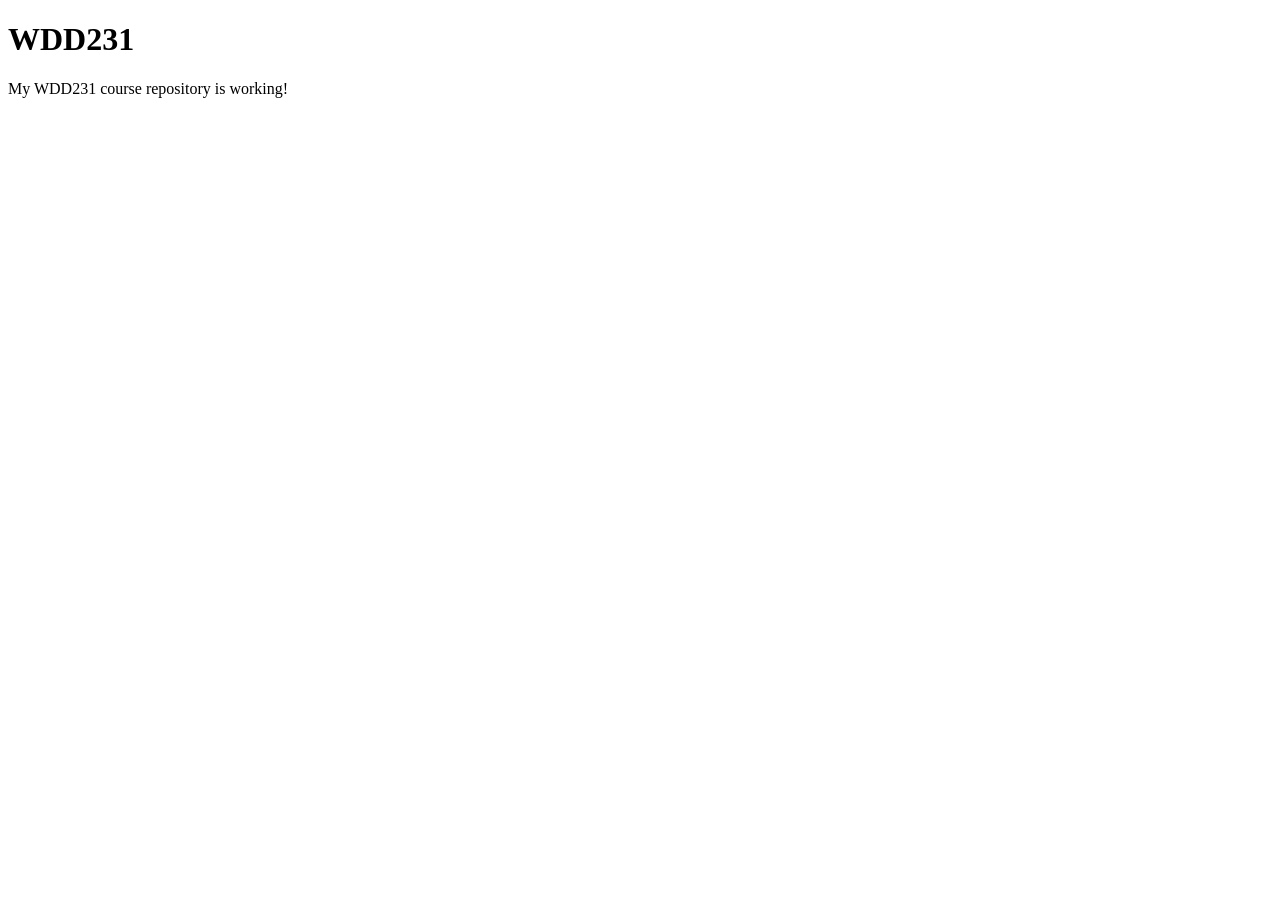
==== index.html @ 8e663c6f "Add initial WDD231 page" ====
<!DOCTYPE html>
<html lang="en">
<head>
    <meta charset="UTF-8">
    <meta name="viewport" content="width=device-width, initial-scale=1.0">
    <title>WDD231</title>
</head>
<body>
    <h1>WDD231</h1>
    <p>My WDD231 course repository is working!</p>
</body>
</html>
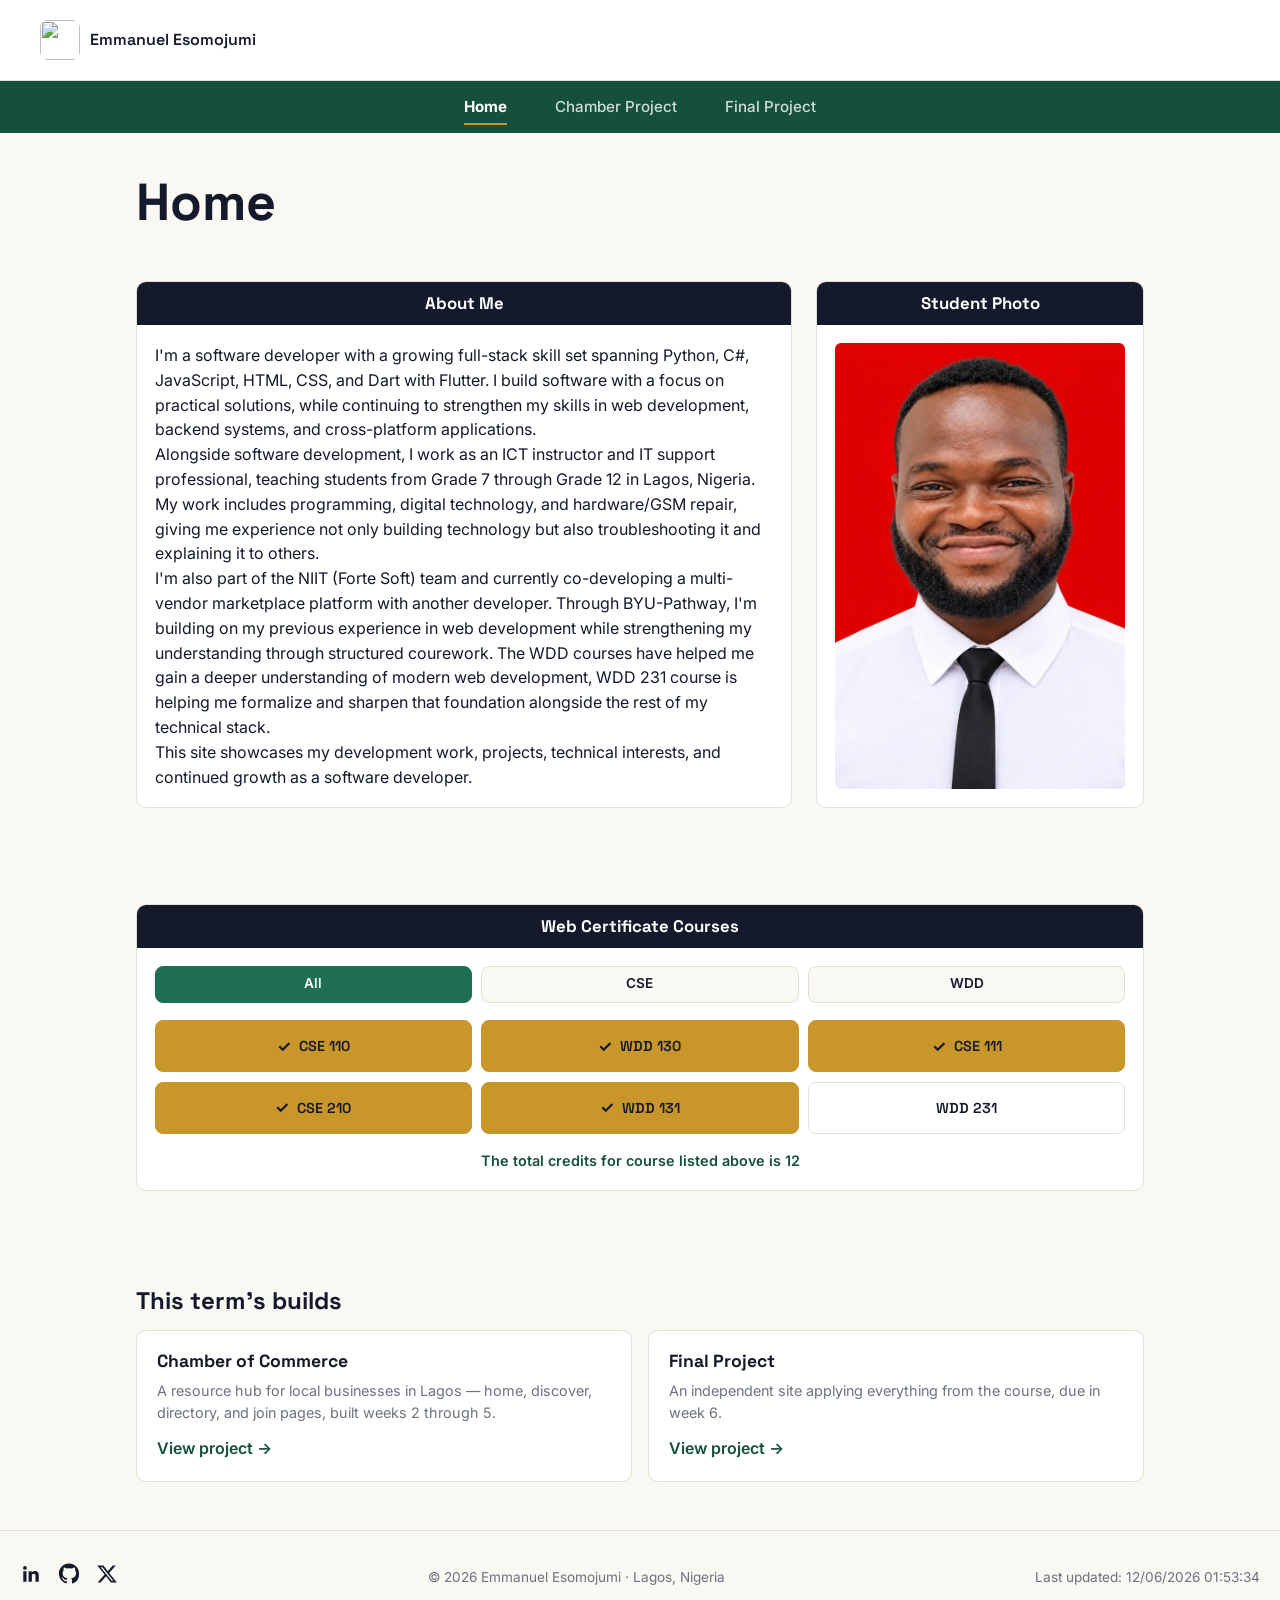
==== commit 03da8812: "week 01 assignment" ====
--- a/index.html
+++ b/index.html
@@ -1,12 +1,177 @@
 <!DOCTYPE html>
 <html lang="en">
+
 <head>
     <meta charset="UTF-8">
     <meta name="viewport" content="width=device-width, initial-scale=1.0">
-    <title>WDD231</title>
+    <title>Emmanuel Esomojumi | WDD 231 Home</title>
+    <meta name="description"
+        content="Emmanuel Esomojumi's WDD 231 course home page — Frontend Web Development I at BYU-Idaho, featuring certificate progress and term project links.">
+    <meta name="author" content="Emmanuel Esomojumi">
+
+    <link rel="preconnect" href="https://fonts.googleapis.com">
+    <link rel="preconnect" href="https://fonts.gstatic.com" crossorigin>
+    <link
+        href="https://fonts.googleapis.com/css2?family=Space+Grotesk:wght@500;600;700&family=Inter:wght@400;500;600&display=swap"
+        rel="stylesheet">
+
+    <link rel="icon" type="image/svg+xml" href="images/logo.svg">
+    <link rel="stylesheet" href="styles/normalize.css">
+    <link rel="stylesheet" href="styles/small.css">
+    <link rel="stylesheet" href="styles/larger.css">
+
+    <script src="scripts/navigation.js" defer></script>
+    <script src="scripts/date.js" defer></script>
+    <script src="scripts/course.js" defer></script>
 </head>
+
 <body>
-    <h1>WDD231</h1>
-    <p>My WDD231 course repository is working!</p>
+    <header class="site-header">
+        <a class="brand" href="index.html">
+            <img src="images/logo.svg" alt="" class="brand__mark" width="40" height="40">
+            <span class="brand__name">Emmanuel Esomojumi</span>
+        </a>
+
+        <button class="nav-toggle" id="navToggle" type="button" aria-expanded="false" aria-controls="primaryNav"
+            aria-label="Open menu">
+            <span class="nav-toggle__bar"></span>
+            <span class="nav-toggle__bar"></span>
+            <span class="nav-toggle__bar"></span>
+        </button>
+    </header>
+
+    <nav class="primary-nav" id="primaryNav">
+        <ul>
+            <li><a href="index.html" aria-current="page">Home</a></li>
+            <li><a href="chamber/index.html">Chamber Project</a></li>
+            <li><a href="final/index.html">Final Project</a></li>
+        </ul>
+    </nav>
+
+    <main>
+        <section class="hero">
+            <h1>Home</h1>
+        </section>
+
+        <section class="about" aria-labelledby="aboutHeading">
+            <div class="about__grid">
+                <div class="panel panel--about">
+                    <h2 id="aboutHeading" class="panel__header">About Me</h2>
+                    <div class="panel__body">
+                        <p>
+                            I'm a software developer with a growing full-stack skill set spanning Python, C#,
+                            JavaScript, HTML, CSS,
+                            and Dart with Flutter. I build software with a focus on practical solutions, while
+                            continuing to
+                            strengthen my skills in web development, backend systems, and cross-platform applications.
+                        </p>
+
+                        <p>
+                            Alongside software development, I work as an ICT instructor and IT support professional,
+                            teaching
+                            students from Grade 7 through Grade 12 in Lagos, Nigeria. My work includes programming,
+                            digital
+                            technology,
+                            and hardware/GSM repair, giving me experience not only building technology but also
+                            troubleshooting it
+                            and explaining it to others.
+                        </p>
+
+                        <p>
+                            I'm also part of the NIIT (Forte Soft) team and currently co-developing a multi-vendor
+                            marketplace
+                            platform with another developer. Through BYU-Pathway, I'm building on my previous experience
+                            in
+                            web development while strengthening my understanding through structured courework. The WDD
+                            courses have helped me gain a deeper understanding of modern web development, WDD 231 course
+                            is helping me formalize and sharpen that foundation alongside the rest of my
+                            technical stack.
+                        </p>
+
+                        <p>
+                            This site showcases my development work, projects, technical interests, and continued growth
+                            as a
+                            software developer.
+                        </p>
+                    </div>
+                </div>
+
+                <div class="panel panel--photo">
+                    <h3 class="panel__header">Student Photo</h3>
+                    <div class="panel__body panel__body--photo">
+                        <img src="images/emmanuel-esomojumi.webp" alt="Portrait of Emmanuel Esomojumi"
+                            class="student-photo">
+                    </div>
+                </div>
+            </div>
+        </section>
+
+        <section class="certificate" aria-labelledby="certificateHeading">
+            <div class="panel">
+                <h2 id="certificateHeading" class="panel__header">Web Certificate Courses</h2>
+                <div class="panel__body">
+                    <div class="filter-group" role="group" aria-label="Filter courses by subject">
+                        <button class="filter-btn is-active" data-filter="all" type="button">All</button>
+                        <button class="filter-btn" data-filter="CSE" type="button">CSE</button>
+                        <button class="filter-btn" data-filter="WDD" type="button">WDD</button>
+                    </div>
+
+                    <ul class="course-list" id="courseList" aria-live="polite"></ul>
+
+                    <p class="credit-total">
+                        The total credits for course listed above is <span id="creditTotal">0</span>
+                    </p>
+                </div>
+            </div>
+        </section>
+
+        <section class="builds" aria-labelledby="buildsHeading">
+            <h2 id="buildsHeading">This term's builds</h2>
+            <div class="builds__grid">
+                <article class="build-card">
+                    <h3>Chamber of Commerce</h3>
+                    <p>A resource hub for local businesses in Lagos — home, discover, directory, and join pages, built
+                        weeks 2 through 5.</p>
+                    <a class="build-card__link" href="chamber/index.html">View project &rarr;</a>
+                </article>
+                <article class="build-card">
+                    <h3>Final Project</h3>
+                    <p>An independent site applying everything from the course, due in week 6.</p>
+                    <a class="build-card__link" href="final/index.html">View project &rarr;</a>
+                </article>
+            </div>
+        </section>
+    </main>
+
+    <footer class="site-footer">
+        <div class="footer__socials">
+            <a href="https://www.linkedin.com/in/esomojumi-emmanuel" target="_blank" rel="noopener"
+                aria-label="LinkedIn profile">
+                <svg viewBox="0 0 24 24" width="22" height="22" aria-hidden="true">
+                    <path fill="currentColor"
+                        d="M20.45 20.45h-3.55v-5.57c0-1.33-.02-3.04-1.85-3.04-1.85 0-2.14 1.45-2.14 2.94v5.67H9.36V9h3.41v1.56h.05c.47-.9 1.63-1.85 3.36-1.85 3.6 0 4.27 2.37 4.27 5.45v6.29ZM5.34 7.43a2.06 2.06 0 1 1 0-4.12 2.06 2.06 0 0 1 0 4.12ZM7.12 20.45H3.56V9h3.56v11.45Z" />
+                </svg>
+            </a>
+            <a href="https://github.com/Emmanuel-Esomojumi" target="_blank" rel="noopener" aria-label="GitHub profile">
+                <svg viewBox="0 0 24 24" width="22" height="22" aria-hidden="true">
+                    <path fill="currentColor"
+                        d="M12 .5C5.73.5.98 5.24.98 11.52c0 5.02 3.26 9.28 7.78 10.78.57.1.78-.25.78-.55 0-.27-.01-1.16-.02-2.1-3.17.69-3.84-1.35-3.84-1.35-.52-1.32-1.27-1.67-1.27-1.67-1.04-.71.08-.7.08-.7 1.15.08 1.76 1.18 1.76 1.18 1.02 1.75 2.68 1.25 3.33.95.1-.74.4-1.25.72-1.54-2.53-.29-5.19-1.27-5.19-5.63 0-1.24.44-2.26 1.17-3.06-.12-.29-.51-1.45.11-3.02 0 0 .96-.31 3.14 1.17a10.9 10.9 0 0 1 5.72 0c2.18-1.48 3.14-1.17 3.14-1.17.62 1.57.23 2.73.11 3.02.73.8 1.17 1.82 1.17 3.06 0 4.37-2.67 5.34-5.21 5.62.41.36.77 1.06.77 2.14 0 1.54-.01 2.79-.01 3.17 0 .3.2.66.79.55A11.03 11.03 0 0 0 23.02 11.5C23.02 5.24 18.27.5 12 .5Z" />
+                </svg>
+            </a>
+            <a href="https://x.com/Emmanuel1117021" target="_blank" rel="noopener" aria-label="X (Twitter) profile">
+                <svg viewBox="0 0 24 24" width="22" height="22" aria-hidden="true">
+                    <path fill="currentColor"
+                        d="M18.24 2.75h3.29l-7.19 8.22 8.46 10.28h-6.63l-5.19-6.7-5.94 6.7H1.75l7.7-8.8L1.35 2.75h6.8l4.7 6.13 5.39-6.13Zm-1.16 16.62h1.82L7.02 4.53H5.06l12.02 14.84Z" />
+                </svg>
+            </a>
+        </div>
+
+        <p class="footer__meta">
+            &copy; <span id="currentyear"></span> Emmanuel Esomojumi &middot; Lagos, Nigeria
+        </p>
+
+        <p class="footer__meta" id="lastModified"></p>
+    </footer>
 </body>
+
 </html>
--- a/styles/small.css
+++ b/styles/small.css
@@ -0,0 +1,388 @@
+/* ---------- Design tokens ---------- */
+:root {
+    --color-bg: #FAF8F3;
+    --color-surface: #FFFFFF;
+    --color-ink: #14192B;
+    --color-primary: #1F6F54;
+    --color-primary-dark: #14503B;
+    --color-accent: #C9962B;
+    --color-accent-dark: #A97B22;
+    --color-muted: #6B7280;
+    --color-border: #E4DFD3;
+
+    --font-heading: "Space Grotesk", sans-serif;
+    --font-body: "Inter", sans-serif;
+
+    --radius: 10px;
+    --max-width: 68rem;
+}
+
+/* ---------- Reset ---------- */
+* {
+    box-sizing: border-box;
+    margin: 0;
+    padding: 0;
+}
+
+html {
+    scroll-behavior: smooth;
+}
+
+body {
+    font-family: var(--font-body);
+    background-color: var(--color-bg);
+    color: var(--color-ink);
+    line-height: 1.55;
+    overflow-x: hidden;
+}
+
+img {
+    max-width: 100%;
+    display: block;
+}
+
+a {
+    color: var(--color-primary-dark);
+    text-decoration: none;
+}
+
+h1,
+h2,
+h3 {
+    font-family: var(--font-heading);
+    color: var(--color-ink);
+    line-height: 1.15;
+    margin: 0;
+}
+
+ul {
+    list-style: none;
+}
+
+button {
+    font-family: inherit;
+    cursor: pointer;
+}
+
+:focus-visible {
+    outline: 3px solid var(--color-accent);
+    outline-offset: 2px;
+}
+
+/* ---------- Header ---------- */
+.site-header {
+    display: flex;
+    align-items: center;
+    justify-content: space-between;
+    padding: 1rem 1.25rem;
+    background: var(--color-surface);
+    border-bottom: 1px solid var(--color-border);
+}
+
+.brand {
+    display: flex;
+    align-items: center;
+    gap: 0.6rem;
+}
+
+.brand__mark {
+    border-radius: 8px;
+}
+
+.brand__name {
+    font-family: var(--font-heading);
+    font-weight: 600;
+    font-size: 1rem;
+    color: var(--color-ink);
+}
+
+.nav-toggle {
+    width: 40px;
+    height: 36px;
+    background: none;
+    border: none;
+    display: flex;
+    flex-direction: column;
+    justify-content: center;
+    align-items: center;
+    gap: 6px;
+}
+
+.nav-toggle__bar {
+    width: 26px;
+    height: 3px;
+    background: var(--color-ink);
+    border-radius: 2px;
+    transition: transform 0.2s ease, opacity 0.2s ease;
+}
+
+.nav-toggle[aria-expanded="true"] .nav-toggle__bar:nth-child(1) {
+    transform: translateY(9px) rotate(45deg);
+}
+
+.nav-toggle[aria-expanded="true"] .nav-toggle__bar:nth-child(2) {
+    opacity: 0;
+}
+
+.nav-toggle[aria-expanded="true"] .nav-toggle__bar:nth-child(3) {
+    transform: translateY(-9px) rotate(-45deg);
+}
+
+/* ---------- Nav bar ---------- */
+.primary-nav {
+    background: var(--color-primary-dark);
+    max-height: 0;
+    overflow: hidden;
+    transition: max-height 0.25s ease;
+}
+
+.primary-nav.is-open {
+    max-height: 220px;
+}
+
+.primary-nav ul {
+    display: flex;
+    flex-direction: column;
+}
+
+.primary-nav a {
+    display: block;
+    padding: 0.9rem 1.25rem;
+    font-weight: 500;
+    font-size: 0.95rem;
+    color: rgba(255, 255, 255, 0.8);
+    border-bottom: 1px solid rgba(255, 255, 255, 0.12);
+}
+
+.primary-nav li:last-child a {
+    border-bottom: none;
+}
+
+.primary-nav a[aria-current="page"] {
+    color: #fff;
+    font-weight: 700;
+}
+
+/* ---------- Layout wrapper ---------- */
+main>section {
+    padding: 2.25rem 1.25rem;
+    max-width: var(--max-width);
+    margin-inline: auto;
+}
+
+/* ---------- Hero ---------- */
+.hero {
+    padding-top: 1.75rem;
+    padding-bottom: 0;
+}
+
+.hero h1 {
+    font-size: clamp(2.25rem, 8vw, 3.25rem);
+}
+
+/* ---------- Panel component (reused for About / Photo / Certificate) ---------- */
+.panel {
+    background: var(--color-surface);
+    border: 1px solid var(--color-border);
+    border-radius: var(--radius);
+    overflow: hidden;
+    display: flex;
+    flex-direction: column;
+}
+
+.panel__header {
+    background: var(--color-ink);
+    color: #fff;
+    font-size: 1.05rem;
+    text-align: center;
+    padding: 0.75rem 1rem;
+}
+
+.panel__body {
+    padding: 1.1rem;
+}
+
+/* ---------- About / Photo ---------- */
+.about__grid {
+    display: grid;
+    grid-template-columns: 1fr;
+    gap: 1rem;
+}
+
+.panel--about p {
+    max-width: 62ch;
+}
+
+.panel__body--photo {
+    padding: 1.1rem;
+    display: flex;
+    justify-content: center;
+}
+
+.student-photo {
+    width: 100%;
+    aspect-ratio: 3 / 4;
+    object-fit: cover;
+    border-radius: 6px;
+    background: var(--color-border);
+}
+
+/* ---------- Certificate ---------- */
+.filter-group {
+    display: grid;
+    grid-template-columns: repeat(3, 1fr);
+    gap: 0.6rem;
+    margin-bottom: 1.1rem;
+}
+
+.filter-btn {
+    border: 1px solid var(--color-border);
+    background: var(--color-bg);
+    color: var(--color-ink);
+    padding: 0.6rem 0.5rem;
+    border-radius: 8px;
+    font-size: 0.85rem;
+    font-weight: 600;
+    transition: background 0.15s ease, color 0.15s ease, border-color 0.15s ease;
+}
+
+.filter-btn:hover {
+    border-color: var(--color-primary);
+}
+
+.filter-btn.is-active {
+    background: var(--color-primary);
+    border-color: var(--color-primary);
+    color: #fff;
+}
+
+.course-list {
+    display: grid;
+    grid-template-columns: 1fr;
+    gap: 0.6rem;
+    margin-bottom: 1rem;
+}
+
+.course-card {
+    display: flex;
+    align-items: center;
+    justify-content: center;
+    gap: 0.5rem;
+    min-height: 3.25rem;
+    text-align: center;
+    background: var(--color-surface);
+    color: var(--color-ink);
+    border: 1px solid var(--color-border);
+    border-radius: 8px;
+    padding: 0.65rem 0.5rem;
+    transition: box-shadow 0.15s ease, background 0.15s ease, border-color 0.15s ease;
+}
+
+.course-card:hover {
+    box-shadow: 0 4px 10px rgba(20, 25, 43, 0.1);
+    border-color: var(--color-primary);
+}
+
+.course-card.is-completed {
+    background: var(--color-accent);
+    color: var(--color-ink);
+    border-color: var(--color-accent);
+}
+
+.course-card.is-completed:hover {
+    background: var(--color-accent-dark);
+    border-color: var(--color-accent-dark);
+    box-shadow: 0 4px 10px rgba(169, 123, 34, 0.3);
+}
+
+.course-card__code {
+    font-family: var(--font-heading);
+    font-weight: 600;
+    font-size: 0.9rem;
+}
+
+.course-card__check {
+    color: inherit;
+    font-weight: 700;
+}
+
+.visually-hidden {
+    position: absolute;
+    width: 1px;
+    height: 1px;
+    overflow: hidden;
+    clip: rect(0 0 0 0);
+    white-space: nowrap;
+}
+
+.credit-total {
+    text-align: center;
+    font-weight: 600;
+    color: var(--color-primary-dark);
+    font-size: 0.9rem;
+}
+
+/* ---------- Builds ---------- */
+.builds h2 {
+    font-size: 1.5rem;
+    margin-bottom: 1rem;
+}
+
+.builds__grid {
+    display: grid;
+    grid-template-columns: 1fr;
+    gap: 1rem;
+}
+
+.build-card {
+    background: var(--color-surface);
+    border: 1px solid var(--color-border);
+    border-radius: var(--radius);
+    padding: 1.25rem;
+}
+
+.build-card h3 {
+    font-size: 1.1rem;
+    margin-bottom: 0.5rem;
+}
+
+.build-card p {
+    color: var(--color-muted);
+    font-size: 0.9rem;
+    margin-bottom: 0.75rem;
+}
+
+.build-card__link {
+    font-weight: 600;
+    color: var(--color-primary-dark);
+}
+
+/* ---------- Footer ---------- */
+.site-footer {
+    padding: 2rem 1.25rem;
+    border-top: 1px solid var(--color-border);
+    display: flex;
+    flex-direction: column;
+    align-items: center;
+    gap: 0.75rem;
+    text-align: center;
+}
+
+.footer__socials {
+    display: flex;
+    gap: 1rem;
+    color: var(--color-ink);
+}
+
+.footer__socials a {
+    color: var(--color-ink);
+}
+
+.footer__socials a:hover {
+    color: var(--color-primary);
+}
+
+.footer__meta {
+    font-size: 0.85rem;
+    color: var(--color-muted);
+}
--- a/styles/larger.css
+++ b/styles/larger.css
@@ -0,0 +1,80 @@
+@media (min-width: 700px) {
+    .site-header {
+        padding: 1.25rem 2.5rem;
+    }
+
+    .nav-toggle {
+        display: none;
+    }
+
+    .primary-nav {
+        max-height: none;
+        overflow: visible;
+    }
+
+    .primary-nav ul {
+        flex-direction: row;
+        justify-content: center;
+        max-width: var(--max-width);
+        margin-inline: auto;
+    }
+
+    .primary-nav a {
+        border-bottom: none;
+        padding: 0.9rem 1.5rem;
+        position: relative;
+    }
+
+    .primary-nav a::after {
+        content: "";
+        position: absolute;
+        left: 1.5rem;
+        right: 1.5rem;
+        bottom: 0.5rem;
+        height: 2px;
+        background: var(--color-accent);
+        transform: scaleX(0);
+        transition: transform 0.2s ease;
+    }
+
+    .primary-nav a:hover::after,
+    .primary-nav a[aria-current="page"]::after {
+        transform: scaleX(1);
+    }
+
+    main>section {
+        padding: 3rem 2.5rem;
+    }
+
+    .hero {
+        padding-top: 2.5rem;
+    }
+
+    .about__grid {
+        grid-template-columns: 2fr 1fr;
+        gap: 1.5rem;
+    }
+
+    .panel__body--photo {
+        flex: 1;
+    }
+
+    .student-photo {
+        aspect-ratio: auto;
+        height: 100%;
+    }
+
+    .course-list {
+        grid-template-columns: repeat(3, 1fr);
+    }
+
+    .builds__grid {
+        grid-template-columns: repeat(2, 1fr);
+    }
+
+    .site-footer {
+        flex-direction: row;
+        justify-content: space-between;
+        text-align: left;
+    }
+}
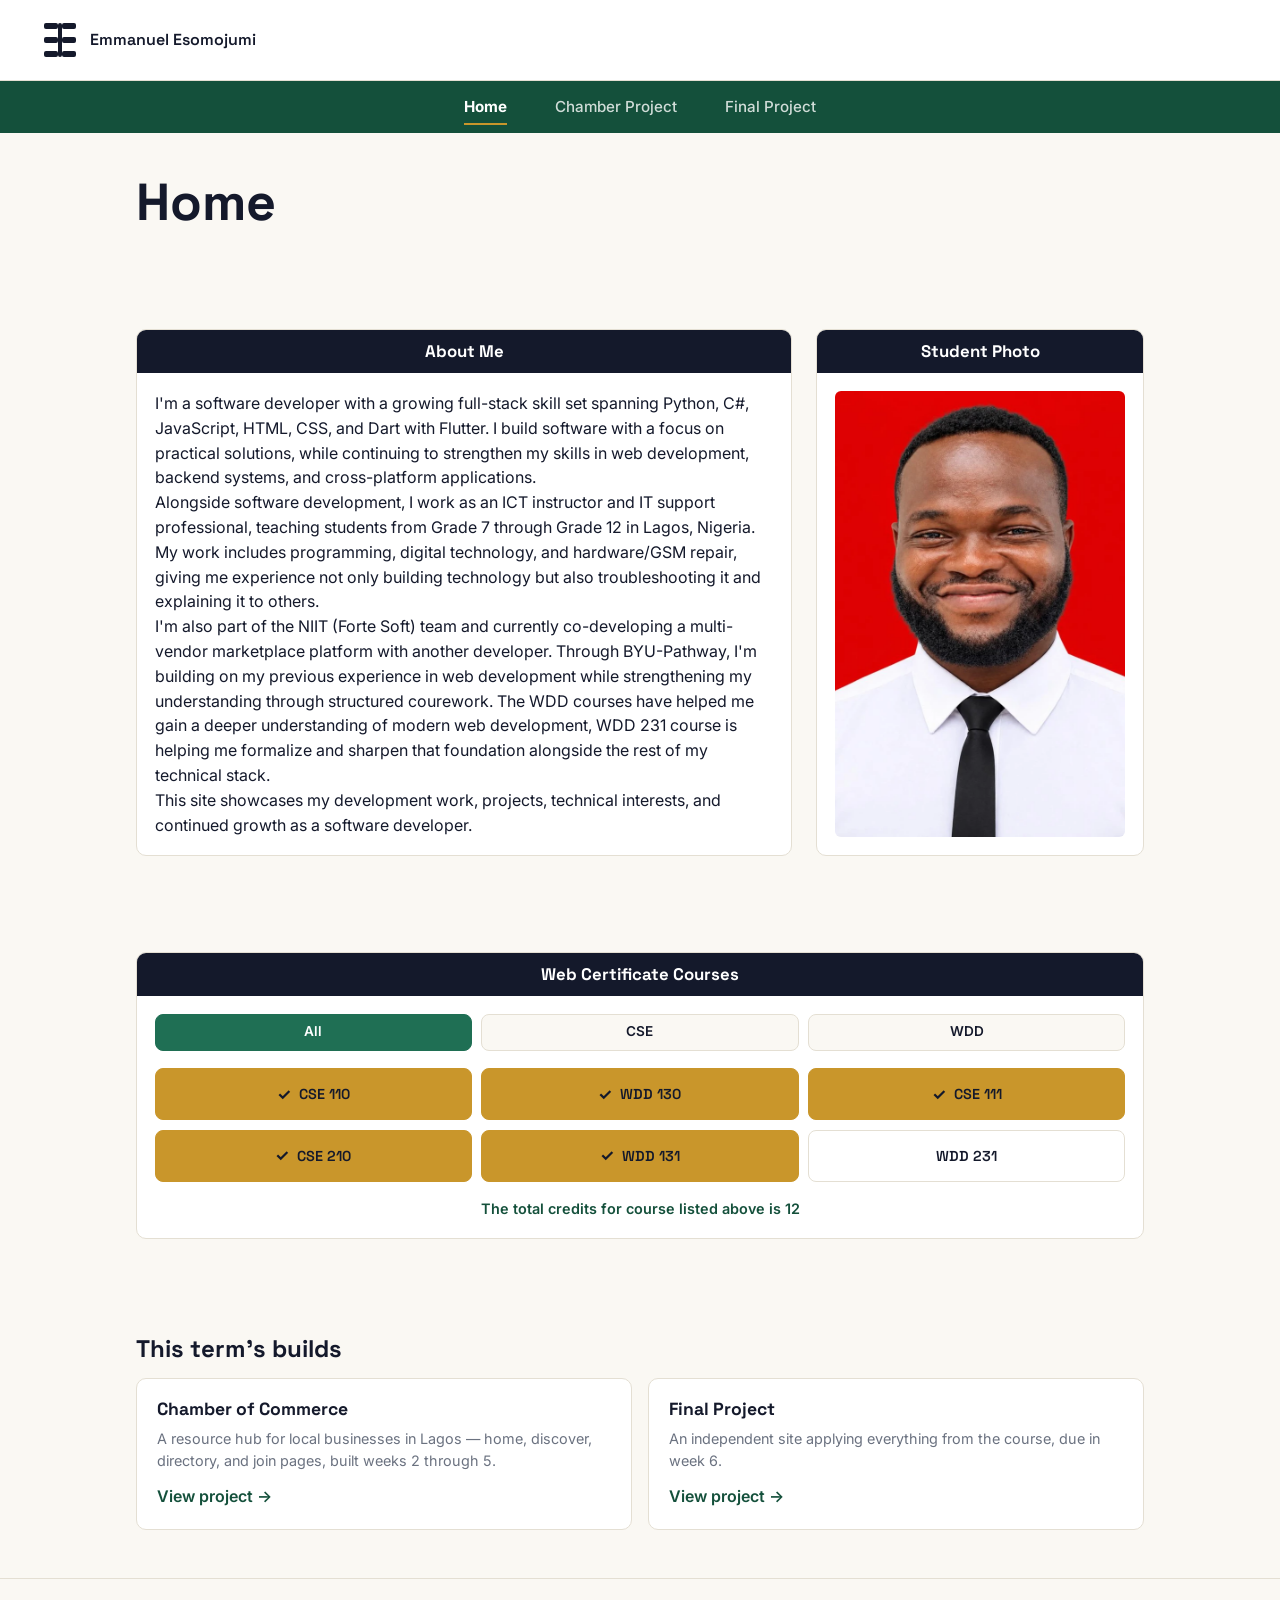
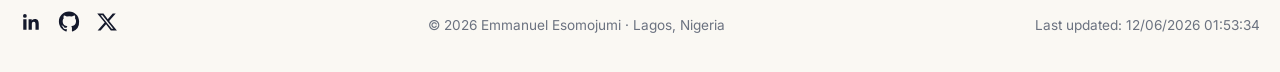
==== commit a6feaafd: "svg added, headers adjusted" ====
--- a/index.html
+++ b/index.html
@@ -28,7 +28,7 @@
 <body>
     <header class="site-header">
         <a class="brand" href="index.html">
-            <img src="images/logo.svg" alt="" class="brand__mark" width="40" height="40">
+            <img src="images/logo.svg" alt="Emmanuel Esomojumi logo" class="brand__mark" width="40" height="40">
             <span class="brand__name">Emmanuel Esomojumi</span>
         </a>
 
@@ -49,9 +49,7 @@
     </nav>
 
     <main>
-        <section class="hero">
-            <h1>Home</h1>
-        </section>
+        <h1>Home</h1>
 
         <section class="about" aria-labelledby="aboutHeading">
             <div class="about__grid">
--- a/styles/small.css
+++ b/styles/small.css
@@ -164,21 +164,19 @@
 }
 
 /* ---------- Layout wrapper ---------- */
-main>section {
+main>section,
+main>h1 {
     padding: 2.25rem 1.25rem;
     max-width: var(--max-width);
     margin-inline: auto;
 }
 
-/* ---------- Hero ---------- */
-.hero {
+main>h1 {
     padding-top: 1.75rem;
     padding-bottom: 0;
-}
-
-.hero h1 {
     font-size: clamp(2.25rem, 8vw, 3.25rem);
 }
+
 
 /* ---------- Panel component (reused for About / Photo / Certificate) ---------- */
 .panel {
--- a/styles/larger.css
+++ b/styles/larger.css
@@ -42,11 +42,12 @@
         transform: scaleX(1);
     }
 
-    main>section {
+    main>section,
+    main>h1 {
         padding: 3rem 2.5rem;
     }
 
-    .hero {
+    main>h1 {
         padding-top: 2.5rem;
     }
 
